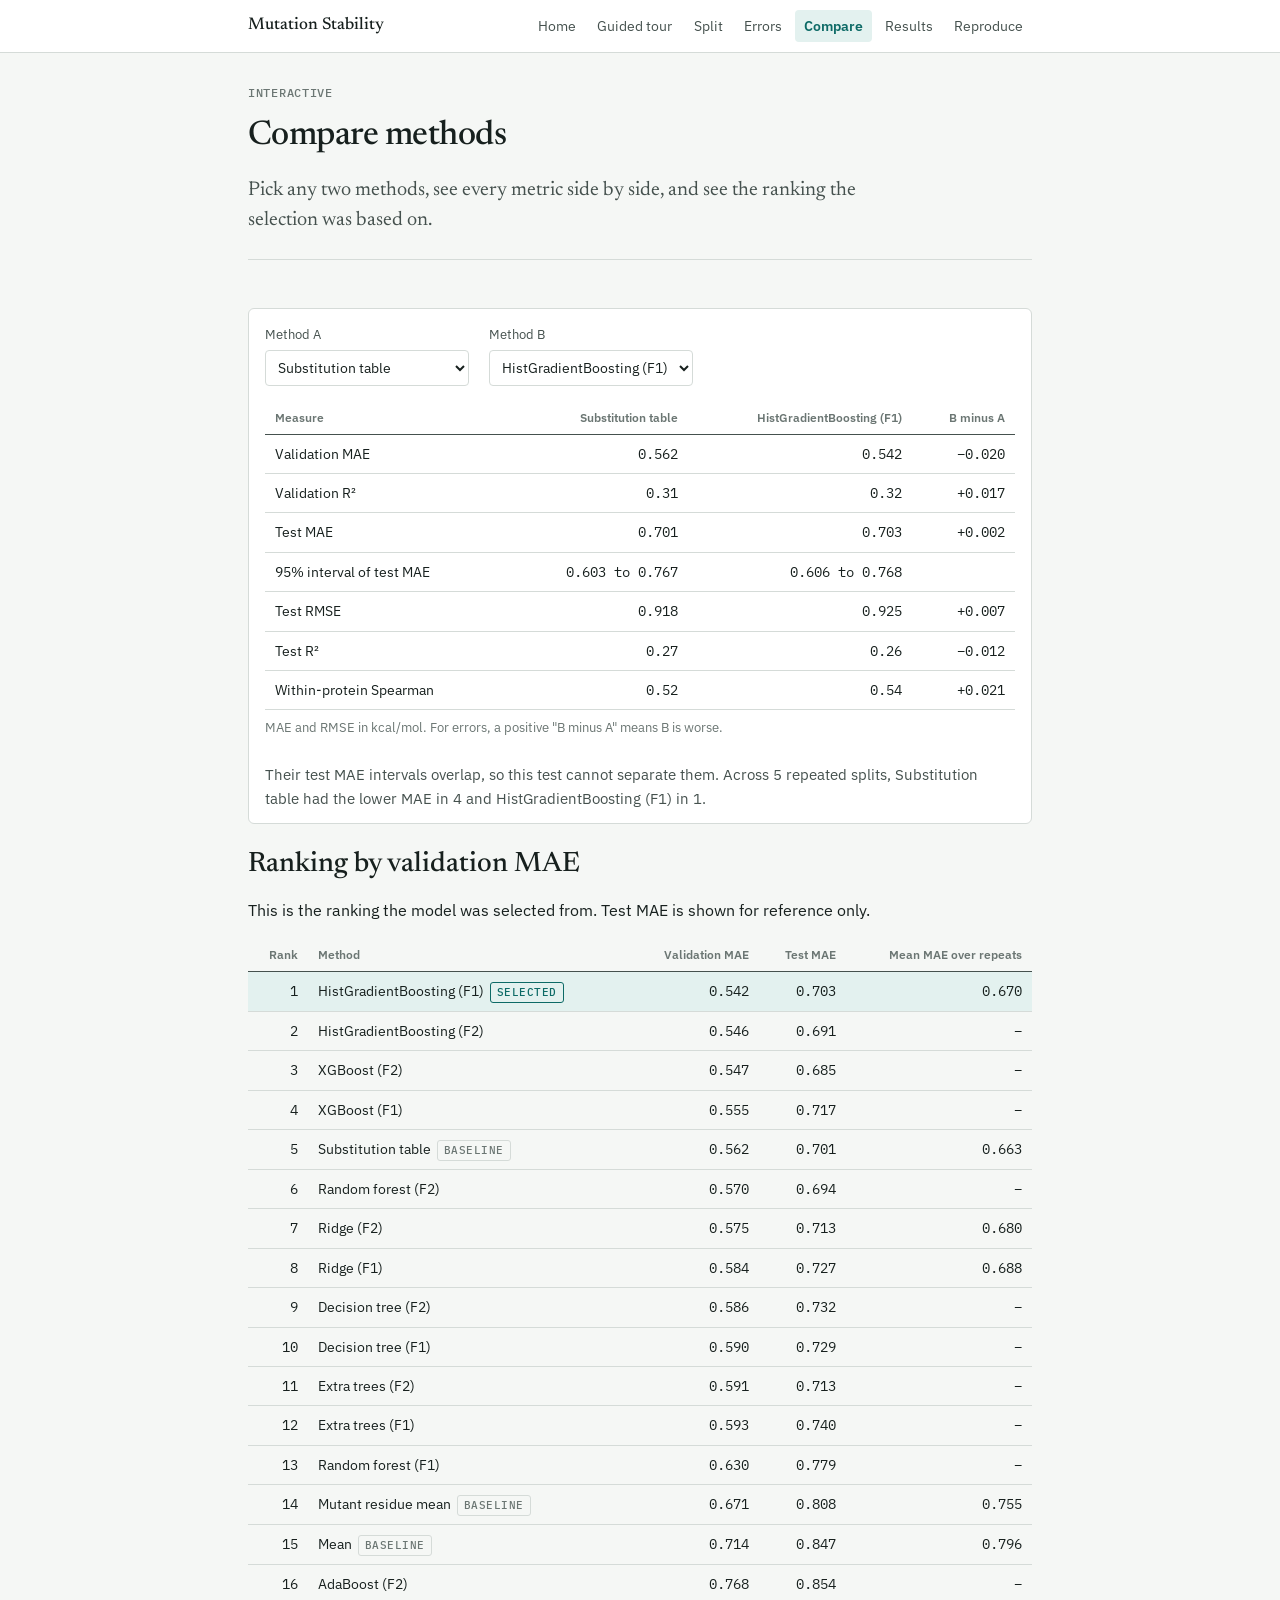
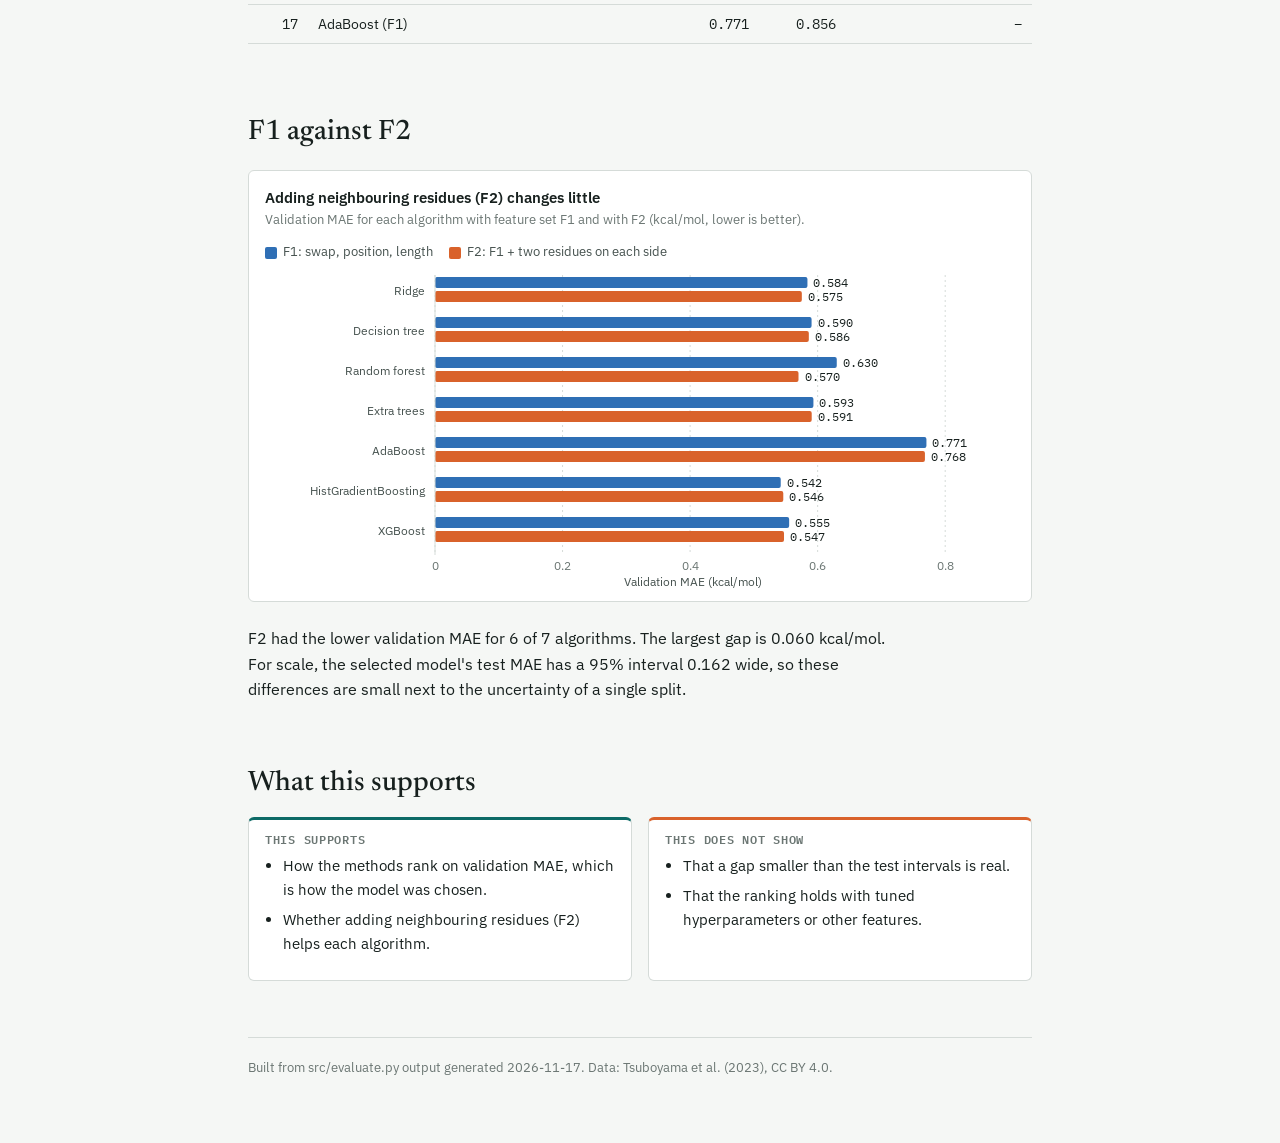
==== docs/compare.html @ b3651ac7 "ES 335 project: pipeline, evaluation and website" ====
<!DOCTYPE html>
<html lang="en">
<head>
<meta charset="utf-8">
<meta name="viewport" content="width=device-width, initial-scale=1">
<title>Compare Methods</title>
<meta name="description" content="Predicting the stability change of single amino-acid mutations in unseen protein families.">
<link rel="preconnect" href="https://fonts.googleapis.com">
<link rel="preconnect" href="https://fonts.gstatic.com" crossorigin>
<link href="https://fonts.googleapis.com/css2?family=IBM+Plex+Mono:wght@400;500&family=IBM+Plex+Sans:wght@400;500;600&family=Newsreader:opsz,wght@6..72,400;6..72,500;6..72,600&display=swap" rel="stylesheet">
<link rel="stylesheet" href="style.css">
</head>
<body data-page="compare">
<header class="topbar"><div class="topbar-in">
  <a class="brand" href="index.html">Mutation Stability</a>
  <nav aria-label="Pages"><a href="index.html" data-page="index">Home</a><a href="tour.html" data-page="tour">Guided tour</a><a href="split.html" data-page="split">Split</a><a href="errors.html" data-page="errors">Errors</a><a href="compare.html" data-page="compare">Compare</a><a href="results.html" data-page="results">Results</a><a href="reproduce.html" data-page="reproduce">Reproduce</a></nav>
</div></header>
<div class="shell">
<main>
<header class="pagehead"><p class="kicker">Interactive</p><h1>Compare methods</h1><p class="answer">Pick any two methods, see every metric side by side, and see the ranking the selection was based on.</p></header>
<section id="compare">
  <div class="figure">
    <div class="controls"><label for="cmpA">Method A<select id="cmpA"></select></label><label for="cmpB">Method B<select id="cmpB"></select></label></div>
    <div class="scroll"><table><thead><tr><th>Measure</th><th class="r" id="cmpHA">A</th><th class="r" id="cmpHB">B</th><th class="r">B minus A</th></tr></thead><tbody id="cmpRows"></tbody>
    <caption>MAE and RMSE in kcal/mol. For errors, a positive "B minus A" means B is worse.</caption></table></div>
    <p class="readout" id="cmpReadout"></p>
  </div>
  <h2>Ranking by validation MAE</h2>
  <p>This is the ranking the model was selected from. Test MAE is shown for reference only.</p>
  <div class="scroll"><table><thead><tr><th class="r">Rank</th><th>Method</th><th class="r">Validation MAE</th><th class="r">Test MAE</th><th class="r">Mean MAE over repeats</th></tr></thead><tbody id="rankRows"></tbody></table></div>
</section>
<section id="features"><h2>F1 against F2</h2><div class="figure">
    <h4>Adding neighbouring residues (F2) changes little</h4>
    <p class="sub">Validation MAE for each algorithm with feature set F1 and with F2 (kcal/mol, lower is better).</p>
    <div class="legend"><span><i class="s1"></i>F1: swap, position, length</span><span><i class="s2"></i>F2: F1 + two residues on each side</span></div>
    <div id="chartF1F2"></div>
  </div>
  <p id="f1f2Note"></p></section>
<section id="claims"><h2>What this supports</h2><div class="claims" data-claims="compare"></div></section>
</main>
<footer id="foot"></footer>
</div>
<div id="tip" role="status"></div>
<script src="results.js"></script>
<script src="app.js"></script>
</body>
</html>
---- docs/style.css ----
/* Layout idea: a lab report. Sticky section index on the left, one reading column,
   figures and tables set on white panels, numbers in a monospaced face. */
:root {
  --paper: #f5f7f5;
  --panel: #ffffff;
  --ink: #17201e;
  --ink-2: #45514e;
  --ink-3: #6b7673;
  --rule: #d5dbd8;
  --accent: #0d6a66;
  --accent-wash: #e3f1ef;
  --s1: #2f6fb5;          /* series 1: honest / designed */
  --s2: #d9622b;          /* series 2: leaky / natural */
  --band: rgba(23, 32, 30, .06);
  --font-display: "Newsreader", "Iowan Old Style", Georgia, serif;
  --font-body: "IBM Plex Sans", "Segoe UI", system-ui, sans-serif;
  --font-mono: "IBM Plex Mono", ui-monospace, "SFMono-Regular", Menlo, monospace;
}
@media (prefers-color-scheme: dark) {
  :root:not([data-theme="light"]) {
    color-scheme: dark;
    --paper: #141917; --panel: #1b211f; --ink: #e7ecea; --ink-2: #b4beba; --ink-3: #8b9692;
    --rule: #2f3835; --accent: #62c4be; --accent-wash: #1c302e; --s1: #3f82d2; --s2: #dd6a35;
    --band: rgba(231, 236, 234, .07);
  }
}
:root[data-theme="dark"] {
  color-scheme: dark;
  --paper: #141917; --panel: #1b211f; --ink: #e7ecea; --ink-2: #b4beba; --ink-3: #8b9692;
  --rule: #2f3835; --accent: #62c4be; --accent-wash: #1c302e; --s1: #3f82d2; --s2: #dd6a35;
  --band: rgba(231, 236, 234, .07);
}

* { box-sizing: border-box; }
[hidden] { display: none !important; }
html { scroll-behavior: smooth; scroll-padding-top: 1rem; }
@media (prefers-reduced-motion: reduce) { html { scroll-behavior: auto; } }
body {
  margin: 0; background: var(--paper); color: var(--ink);
  font: 400 1rem/1.6 var(--font-body);
  -webkit-text-size-adjust: 100%;
}
a { color: var(--accent); text-underline-offset: .15em; }
:focus-visible { outline: 2px solid var(--accent); outline-offset: 2px; border-radius: 2px; }

.shell { max-width: 52rem; margin: 0 auto; padding: 2rem 1.5rem 4rem; }

main { min-width: 0; }
header.top { padding-bottom: 2rem; border-bottom: 1px solid var(--rule); }
.kicker { font: 500 .75rem/1.4 var(--font-mono); letter-spacing: .06em; text-transform: uppercase; color: var(--ink-3); margin: 0 0 1rem; }
h1 { font: 500 2.5rem/1.1 var(--font-display); letter-spacing: -.015em; margin: 0 0 1.25rem; text-wrap: balance; }
.answer { font: 400 1.25rem/1.5 var(--font-display); color: var(--ink-2); margin: 0 0 1.75rem; max-width: 40rem; }
.answer strong { color: var(--ink); font-weight: 600; }
.facts { display: grid; grid-template-columns: repeat(3, minmax(0, 1fr)); gap: 1px; background: var(--rule); border: 1px solid var(--rule); border-radius: 6px; overflow: hidden; }
.facts div { background: var(--panel); padding: .875rem 1rem; }
.facts dt { font-size: .8125rem; color: var(--ink-3); margin-bottom: .25rem; }
.facts dd { margin: 0; font: 500 1.375rem/1.2 var(--font-mono); font-variant-numeric: tabular-nums; }
.facts dd small { display: block; font: 400 .75rem/1.4 var(--font-body); color: var(--ink-3); margin-top: .25rem; }
.byline { font-size: .875rem; color: var(--ink-3); margin: 1rem 0 0; }

section { padding-top: 3rem; }
h2 { font: 500 1.75rem/1.2 var(--font-display); margin: 0 0 1rem; text-wrap: balance; display: flex; gap: .75rem; align-items: baseline; }
h2 .n { font: 400 .8125rem/1 var(--font-mono); color: var(--ink-3); }
h3 { font: 600 1rem/1.4 var(--font-body); margin: 1.75rem 0 .5rem; }
p { margin: 0 0 1rem; max-width: 41rem; }
ul, ol { margin: 0 0 1rem; padding-left: 1.25rem; max-width: 41rem; }
li { margin-bottom: .375rem; }
code, .num { font-family: var(--font-mono); font-size: .875em; font-variant-numeric: tabular-nums; }
code { background: var(--accent-wash); padding: .1em .35em; border-radius: 3px; overflow-wrap: anywhere; }

dl.frame { display: grid; grid-template-columns: 10rem minmax(0, 1fr); gap: 0; margin: 0 0 1rem; border-top: 1px solid var(--rule); }
dl.frame dt, dl.frame dd { padding: .625rem 0; border-bottom: 1px solid var(--rule); margin: 0; }
dl.frame dt { font-weight: 600; font-size: .875rem; color: var(--ink-2); padding-right: 1rem; }

.figure { background: var(--panel); border: 1px solid var(--rule); border-radius: 6px; padding: 1rem 1rem .75rem; margin: 1.25rem 0 1.5rem; }
.figure h4 { font: 600 .9375rem/1.4 var(--font-body); margin: 0 0 .125rem; }
.figure .sub { font-size: .8125rem; color: var(--ink-3); margin: 0 0 .75rem; max-width: none; }
.figure svg { display: block; width: 100%; height: auto; overflow: visible; }
.legend { display: flex; flex-wrap: wrap; gap: .25rem 1rem; font-size: .8125rem; color: var(--ink-2); margin: 0 0 .5rem; }
.legend span { display: inline-flex; align-items: center; gap: .375rem; }
.legend i { width: .75rem; height: .75rem; border-radius: 2px; display: inline-block; }
.legend i.s1 { background: var(--s1); } .legend i.s2 { background: var(--s2); }
.legend i.line { height: 2px; width: 1rem; background: var(--ink); border-radius: 0; }
.legend i.dot { width: .5rem; height: .5rem; border-radius: 50%; background: var(--ink-3); opacity: .6; }
svg text { font-family: var(--font-body); font-size: 12px; fill: var(--ink-2); }
svg text.val { font-family: var(--font-mono); font-size: 11.5px; fill: var(--ink); }
svg text.muted { fill: var(--ink-3); }
svg .axis { stroke: var(--rule); stroke-width: 1; }
svg .grid { stroke: var(--rule); stroke-width: 1; stroke-dasharray: 2 3; }
svg .zero { stroke: var(--ink-2); stroke-width: 1; }
svg .f1 { fill: var(--s1); } svg .f2 { fill: var(--s2); }
svg .band { fill: var(--band); }
svg .pt { stroke: var(--panel); stroke-width: 1; cursor: pointer; }
svg .pt:hover, svg .pt:focus { stroke: var(--ink); stroke-width: 1.5; outline: none; }
svg .ci { stroke: var(--ink); stroke-width: 2; stroke-linecap: round; }
svg .est { fill: var(--ink); stroke: var(--panel); stroke-width: 1.5; }
svg .rep { fill: var(--ink-3); opacity: .55; }
svg .diag { stroke: var(--ink-3); stroke-width: 1; stroke-dasharray: 4 3; }

.scroll { overflow-x: auto; margin: 1rem 0 1.5rem; }
table { border-collapse: collapse; width: 100%; font-size: .875rem; }
caption { caption-side: bottom; text-align: left; font-size: .8125rem; color: var(--ink-3); padding-top: .5rem; }
th { text-align: left; font: 600 .75rem/1.3 var(--font-body); color: var(--ink-3); padding: .5rem .625rem; border-bottom: 1.5px solid var(--ink-2); vertical-align: bottom; }
td { padding: .5rem .625rem; border-bottom: 1px solid var(--rule); vertical-align: top; }
td.r, th.r { text-align: right; font-family: var(--font-mono); font-variant-numeric: tabular-nums; white-space: nowrap; }
th.r { font-family: var(--font-body); white-space: normal; }
#resultRows td:first-child { white-space: nowrap; }
tr.pick td { background: var(--accent-wash); }
.pill { display: inline-block; font: 500 .6875rem/1 var(--font-mono); letter-spacing: .04em; text-transform: uppercase; padding: .25rem .4rem; border-radius: 3px; border: 1px solid var(--rule); color: var(--ink-3); margin-left: .375rem; white-space: nowrap; }
.pill.sel { border-color: var(--accent); color: var(--accent); }

.note { border-left: 3px solid var(--accent); background: var(--accent-wash); padding: .75rem 1rem; border-radius: 0 6px 6px 0; margin: 1.25rem 0; font-size: .9375rem; }
.note p:last-child { margin-bottom: 0; }

.controls { display: flex; flex-wrap: wrap; gap: .75rem 1.25rem; align-items: end; margin: 0 0 1rem; }
.controls label { display: flex; flex-direction: column; gap: .25rem; font-size: .8125rem; color: var(--ink-2); }
select, input[type="number"], input[type="text"], button, input[type="file"] { font: inherit; font-size: .875rem; color: var(--ink); }
select, input[type="number"], input[type="text"] { background: var(--panel); border: 1px solid var(--rule); border-radius: 4px; padding: .375rem .5rem; min-height: 2.25rem; }
input[type="range"] { accent-color: var(--accent); width: 11rem; max-width: 100%; }
button { background: var(--accent); color: var(--panel); border: 0; border-radius: 4px; padding: .5rem .875rem; min-height: 2.25rem; cursor: pointer; font-weight: 500; }
button.ghost { background: transparent; color: var(--accent); border: 1px solid var(--accent); }
button:hover { filter: brightness(1.08); }
.readout { font-size: .9375rem; color: var(--ink-2); margin: .5rem 0 0; max-width: none; }
.readout strong { color: var(--ink); }
.error { color: var(--s2); font-size: .875rem; margin: .5rem 0 0; }
details { border: 1px solid var(--rule); border-radius: 6px; padding: .75rem 1rem; background: var(--panel); margin: 1rem 0; }
summary { cursor: pointer; font-weight: 600; font-size: .9375rem; }
details[open] summary { margin-bottom: .75rem; }
pre { background: var(--panel); border: 1px solid var(--rule); border-radius: 6px; padding: .875rem 1rem; overflow-x: auto; font: 400 .8125rem/1.6 var(--font-mono); margin: 0 0 1rem; }
#tip { position: fixed; z-index: 10; pointer-events: none; background: var(--ink); color: var(--paper); font-size: .8125rem; line-height: 1.45; padding: .5rem .625rem; border-radius: 4px; max-width: 16rem; display: none; }
#tip b { font-weight: 600; } #tip .num { font-size: .8125rem; }
footer { margin-top: 3.5rem; padding-top: 1.25rem; border-top: 1px solid var(--rule); font-size: .8125rem; color: var(--ink-3); }


/* top bar */
.topbar { border-bottom: 1px solid var(--rule); background: var(--panel); }
.topbar-in { max-width: 52rem; margin: 0 auto; padding: .625rem 1.5rem; display: flex; align-items: center; gap: 1.5rem; flex-wrap: wrap; }
.brand { font: 500 1.0625rem/1.2 var(--font-display); color: var(--ink); text-decoration: none; white-space: nowrap; }
.topbar nav { display: flex; gap: .25rem; flex-wrap: wrap; margin-left: auto; }
.topbar nav a { font-size: .875rem; color: var(--ink-2); text-decoration: none; padding: .3rem .55rem; border-radius: 4px; }
.topbar nav a:hover { background: var(--accent-wash); color: var(--ink); }
.topbar nav a.here { color: var(--accent); font-weight: 600; background: var(--accent-wash); }

/* hero, page heads, buttons, cards, flow */
.hero { padding-bottom: 1.75rem; border-bottom: 1px solid var(--rule); }
.pagehead { padding-bottom: 1.5rem; border-bottom: 1px solid var(--rule); }
.pagehead h1 { font-size: 2.125rem; }
.pagehead .answer { margin-bottom: 0; }
.cta { display: flex; flex-wrap: wrap; align-items: center; gap: .75rem 1rem; margin: 0 0 1.75rem; }
.cta-note { font-size: .875rem; color: var(--ink-3); }
a.btn { display: inline-flex; align-items: center; min-height: 2.5rem; padding: .5rem 1rem; border-radius: 4px; background: var(--accent); color: var(--panel); text-decoration: none; font-weight: 500; font-size: .9375rem; border: 1px solid var(--accent); }
a.btn.ghost { background: transparent; color: var(--accent); }
a.btn:hover { filter: brightness(1.08); }
.flow { list-style: none; margin: 0 0 1.75rem; padding: 0; display: grid; grid-template-columns: repeat(5, minmax(0, 1fr)); gap: .75rem; counter-reset: fl; max-width: none; }
.flow li { position: relative; background: var(--panel); border: 1px solid var(--rule); border-radius: 6px; padding: .75rem .75rem .875rem; margin: 0; font-size: .8125rem; line-height: 1.45; color: var(--ink-2); counter-increment: fl; }
.flow li::before { content: counter(fl); display: block; font: 500 .6875rem/1 var(--font-mono); color: var(--ink-3); margin-bottom: .5rem; }
.flow li:not(:last-child)::after { content: "→"; position: absolute; right: -.7rem; top: 50%; transform: translateY(-50%); color: var(--ink-3); background: var(--paper); font-size: .875rem; line-height: 1; z-index: 1; }
.flow b { display: block; color: var(--ink); font-size: .9375rem; margin-bottom: .25rem; }
.cards { display: grid; grid-template-columns: repeat(auto-fit, minmax(14rem, 1fr)); gap: 1rem; margin-top: 1rem; }
a.card { display: flex; flex-direction: column; gap: .375rem; padding: .875rem 1rem; background: var(--panel); border: 1px solid var(--rule); border-radius: 6px; text-decoration: none; color: var(--ink-2); font-size: .9375rem; line-height: 1.45; }
a.card b { color: var(--ink); font-size: 1rem; }
a.card:hover { border-color: var(--accent); }
.claims { display: grid; grid-template-columns: repeat(2, minmax(0, 1fr)); gap: 1rem; margin: 1rem 0; }
.claims > div { background: var(--panel); border: 1px solid var(--rule); border-radius: 6px; padding: .75rem 1rem .5rem; }
.claims > div:first-child { border-top: 3px solid var(--accent); }
.claims > div:last-child { border-top: 3px solid var(--s2); }
.claims h4 { font: 600 .75rem/1.2 var(--font-mono); letter-spacing: .06em; text-transform: uppercase; color: var(--ink-3); margin: 0 0 .5rem; }
.claims ul { padding-left: 1.1rem; font-size: .9375rem; }
.repo { font-size: .8125rem; color: var(--ink-3); margin: 1.25rem 0 0; }
.repo code { background: transparent; padding: 0; color: var(--ink-2); }
.repo a { text-decoration: none; }
.repo a:hover code { text-decoration: underline; }
section > h3 + p { margin-top: 0; }

/* tour */
.tour-bar { margin: 1.5rem 0 0; }
.tour-track { height: 4px; background: var(--rule); border-radius: 2px; overflow: hidden; }
.tour-fill { height: 100%; width: 0; background: var(--accent); transition: width .25s ease; }
@media (prefers-reduced-motion: reduce) { .tour-fill { transition: none; } }
.tour-count { font: 500 .75rem/1 var(--font-mono); color: var(--ink-3); margin: .5rem 0 0; letter-spacing: .04em; text-transform: uppercase; }
.tstep { display: none; padding-top: 1.5rem; }
.tstep.active { display: block; }
.tour-nav { display: flex; justify-content: space-between; margin-top: 2rem; padding-top: 1.25rem; border-top: 1px solid var(--rule); }

@media (max-width: 56rem) {
  .flow { grid-template-columns: minmax(0, 1fr); }
  .flow li:not(:last-child)::after { content: "↓"; right: auto; left: 1rem; top: auto; bottom: -.8rem; transform: none; }
}
@media (max-width: 40rem) {
  .shell { padding: 1.25rem 1rem 3rem; }
  .topbar-in { padding: .625rem 1rem; gap: .5rem; }
  .topbar nav { margin-left: 0; }
  h1, .pagehead h1 { font-size: 1.75rem; }
  .answer { font-size: 1.125rem; }
  .facts, .claims { grid-template-columns: minmax(0, 1fr); }
  dl.frame { grid-template-columns: minmax(0, 1fr); }
  dl.frame dt { border-bottom: 0; padding-bottom: 0; }
  dl.frame dd { padding-top: .125rem; }
}

.pagehead + section { padding-top: 1.75rem; }
tr.sub td { font: 600 .75rem/1.2 var(--font-mono); letter-spacing: .04em; text-transform: uppercase; color: var(--ink-3); padding-top: 1rem; border-bottom: 1px solid var(--rule); }
p.note { background: var(--panel); border: 1px solid var(--rule); border-radius: 6px; padding: .75rem 1rem; }
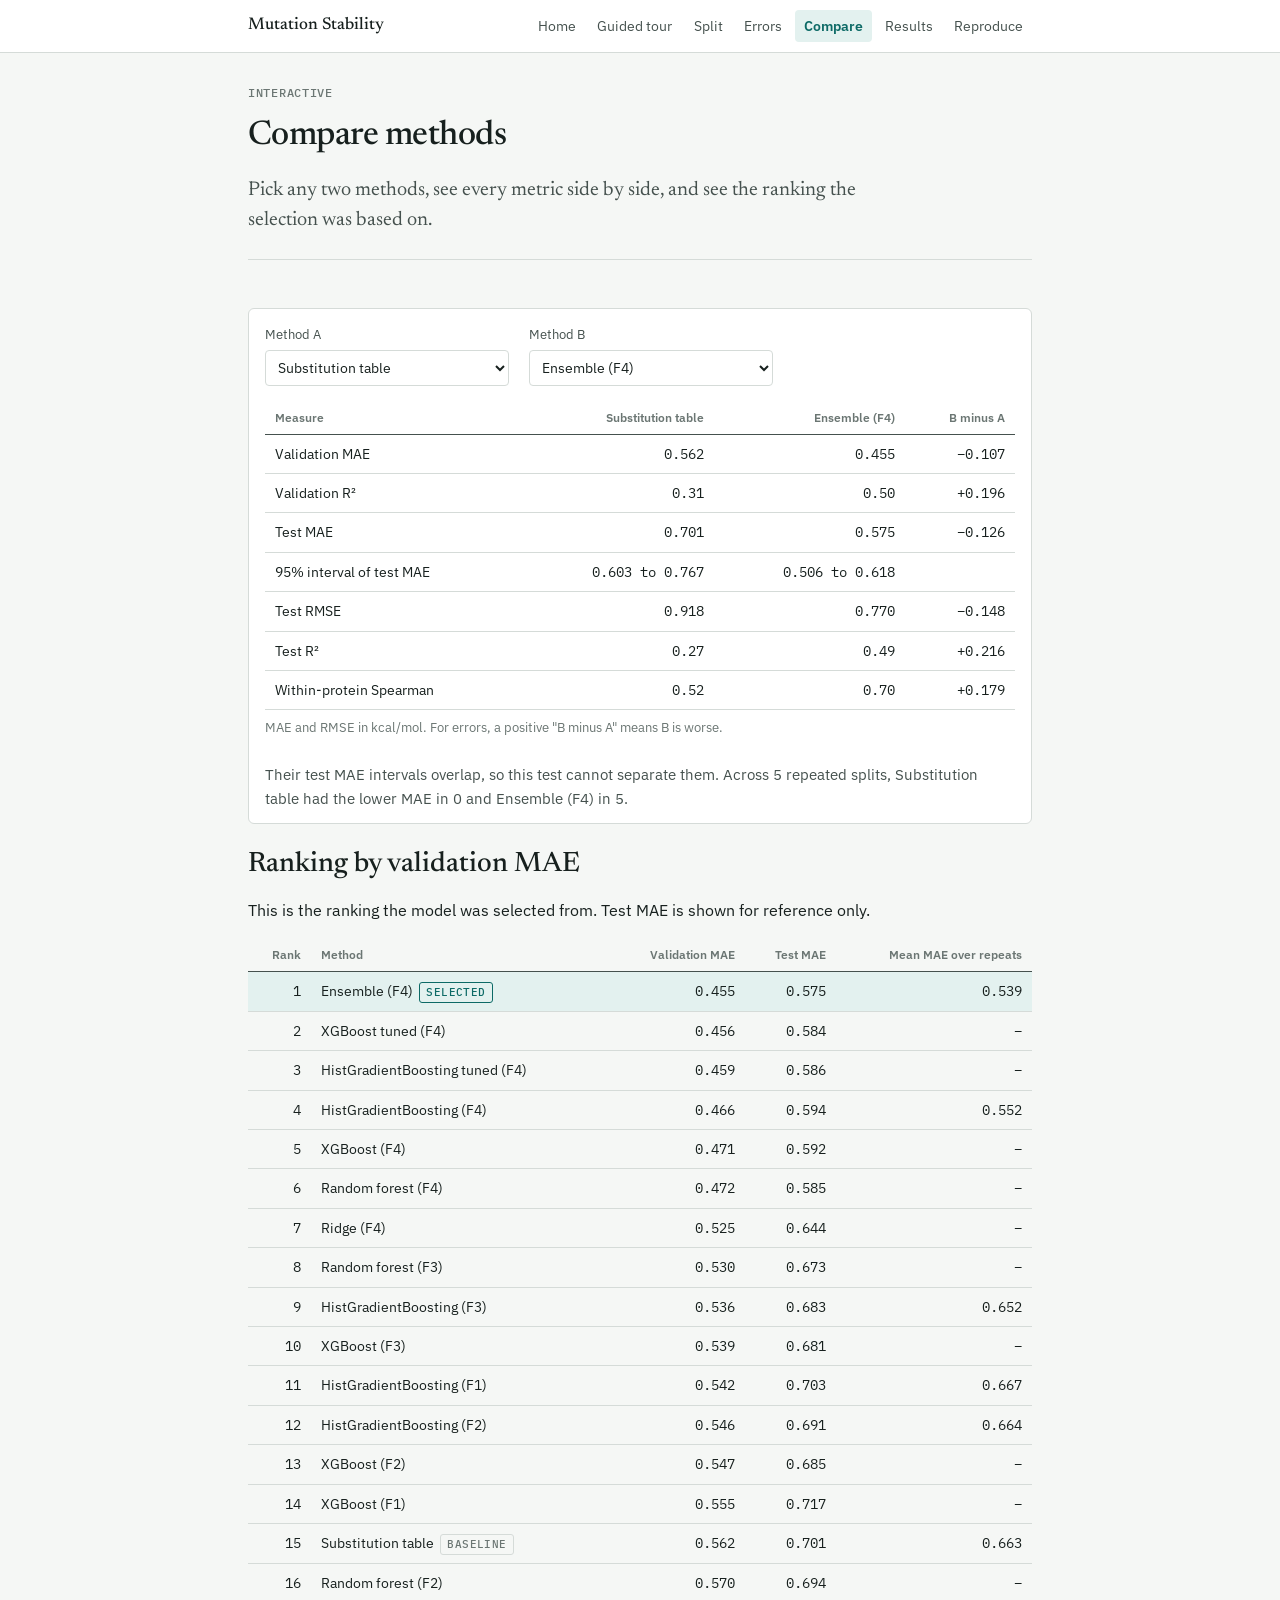
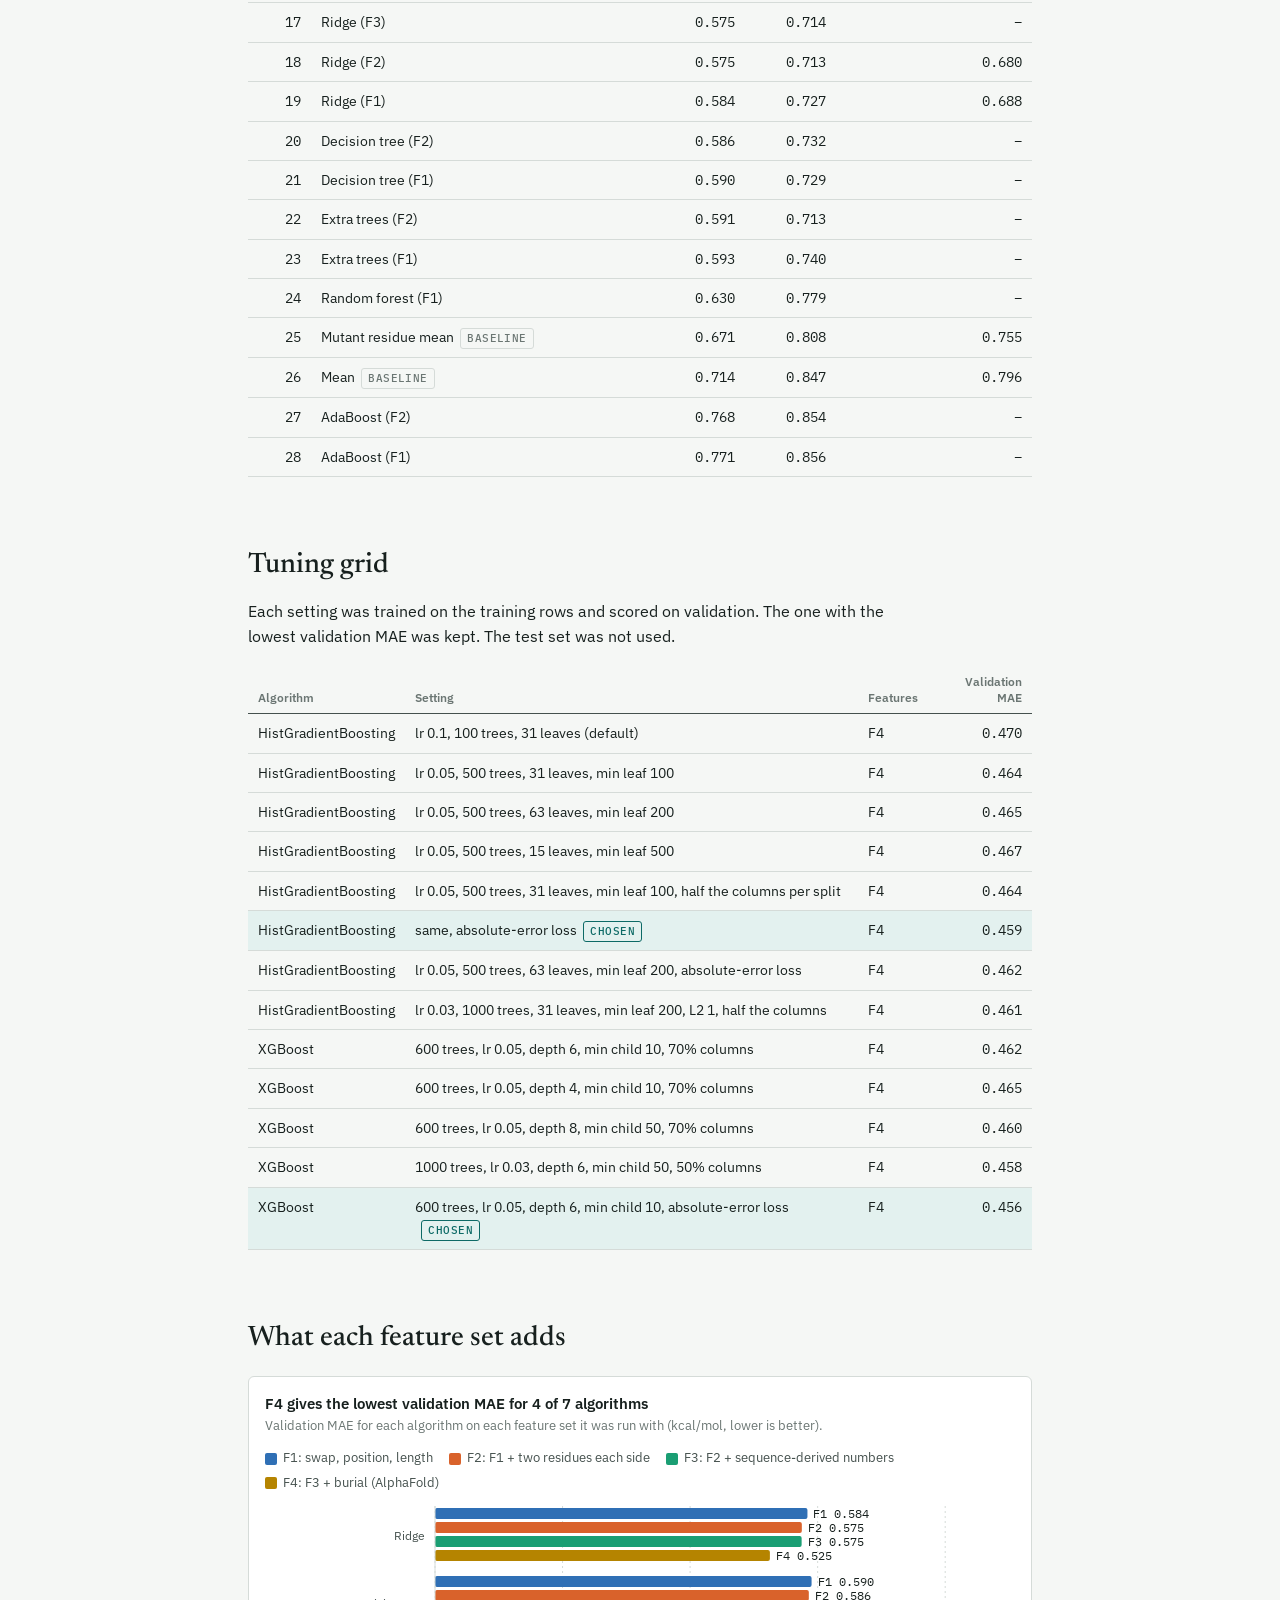
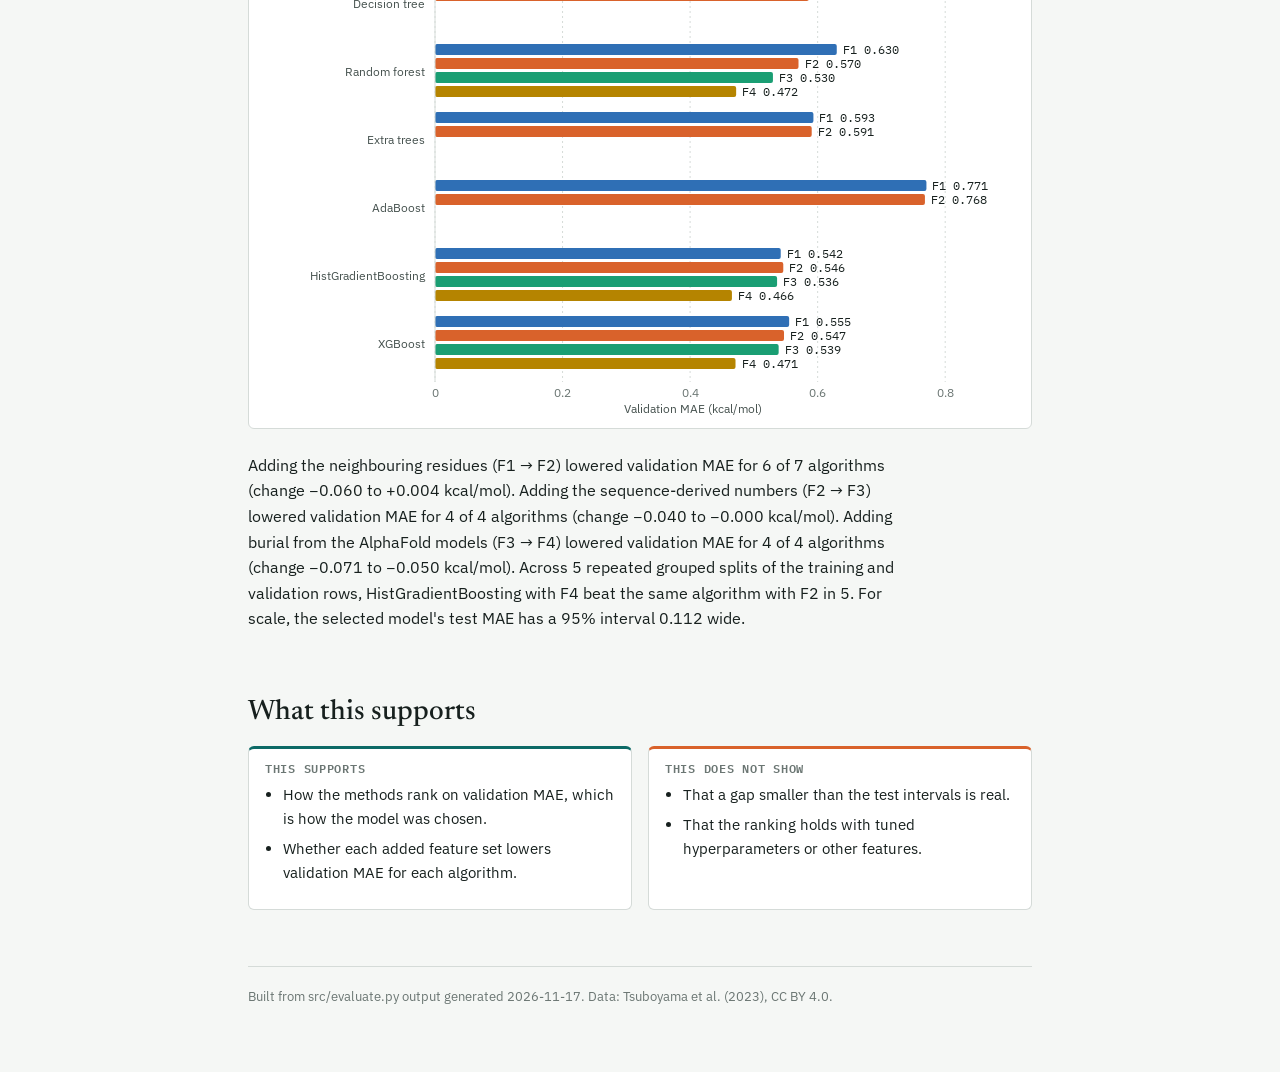
==== commit 0dcc1414: "Final writeup:limitations, results, about text" ====
--- a/docs/compare.html
+++ b/docs/compare.html
@@ -29,19 +29,24 @@
   <p>This is the ranking the model was selected from. Test MAE is shown for reference only.</p>
   <div class="scroll"><table><thead><tr><th class="r">Rank</th><th>Method</th><th class="r">Validation MAE</th><th class="r">Test MAE</th><th class="r">Mean MAE over repeats</th></tr></thead><tbody id="rankRows"></tbody></table></div>
 </section>
-<section id="features"><h2>F1 against F2</h2><div class="figure">
-    <h4>Adding neighbouring residues (F2) changes little</h4>
-    <p class="sub">Validation MAE for each algorithm with feature set F1 and with F2 (kcal/mol, lower is better).</p>
-    <div class="legend"><span><i class="s1"></i>F1: swap, position, length</span><span><i class="s2"></i>F2: F1 + two residues on each side</span></div>
-    <div id="chartF1F2"></div>
+<section id="tuning"><h2>Tuning grid</h2>
+  <p>Each setting was trained on the training rows and scored on validation. The one with the lowest validation MAE was kept. The test set was not used.</p>
+  <div class="scroll"><table><thead><tr><th>Algorithm</th><th>Setting</th><th>Features</th><th class="r">Validation MAE</th></tr></thead><tbody id="tuneRows"></tbody></table></div>
+</section>
+<section id="features"><h2>What each feature set adds</h2><div class="figure">
+    <h4 id="fsTitle"></h4>
+    <p class="sub">Validation MAE for each algorithm on each feature set it was run with (kcal/mol, lower is better).</p>
+    <div class="legend" id="fsLegend"></div>
+    <div id="chartFS"></div>
   </div>
-  <p id="f1f2Note"></p></section>
+  <p id="fsNote"></p></section>
 <section id="claims"><h2>What this supports</h2><div class="claims" data-claims="compare"></div></section>
 </main>
 <footer id="foot"></footer>
 </div>
 <div id="tip" role="status"></div>
 <script src="results.js"></script>
+<script src="about.js"></script>
 <script src="app.js"></script>
 </body>
 </html>
--- a/docs/style.css
+++ b/docs/style.css
@@ -11,6 +11,8 @@
   --accent-wash: #e3f1ef;
   --s1: #2f6fb5;          /* series 1: honest / designed */
   --s2: #d9622b;          /* series 2: leaky / natural */
+  --s3: #1a9e73;          /* series 3: feature set F3 */
+  --s4: #b58400;          /* series 4: feature set F4 */
   --band: rgba(23, 32, 30, .06);
   --font-display: "Newsreader", "Iowan Old Style", Georgia, serif;
   --font-body: "IBM Plex Sans", "Segoe UI", system-ui, sans-serif;
@@ -20,14 +22,14 @@
   :root:not([data-theme="light"]) {
     color-scheme: dark;
     --paper: #141917; --panel: #1b211f; --ink: #e7ecea; --ink-2: #b4beba; --ink-3: #8b9692;
-    --rule: #2f3835; --accent: #62c4be; --accent-wash: #1c302e; --s1: #3f82d2; --s2: #dd6a35;
+    --rule: #2f3835; --accent: #62c4be; --accent-wash: #1c302e; --s1: #3f82d2; --s2: #dd6a35; --s3: #199e70; --s4: #c98500;
     --band: rgba(231, 236, 234, .07);
   }
 }
 :root[data-theme="dark"] {
   color-scheme: dark;
   --paper: #141917; --panel: #1b211f; --ink: #e7ecea; --ink-2: #b4beba; --ink-3: #8b9692;
-  --rule: #2f3835; --accent: #62c4be; --accent-wash: #1c302e; --s1: #3f82d2; --s2: #dd6a35;
+  --rule: #2f3835; --accent: #62c4be; --accent-wash: #1c302e; --s1: #3f82d2; --s2: #dd6a35; --s3: #199e70; --s4: #c98500;
   --band: rgba(231, 236, 234, .07);
 }
 
@@ -79,7 +81,7 @@
 .legend { display: flex; flex-wrap: wrap; gap: .25rem 1rem; font-size: .8125rem; color: var(--ink-2); margin: 0 0 .5rem; }
 .legend span { display: inline-flex; align-items: center; gap: .375rem; }
 .legend i { width: .75rem; height: .75rem; border-radius: 2px; display: inline-block; }
-.legend i.s1 { background: var(--s1); } .legend i.s2 { background: var(--s2); }
+.legend i.s1 { background: var(--s1); } .legend i.s2 { background: var(--s2); } .legend i.s3 { background: var(--s3); } .legend i.s4 { background: var(--s4); }
 .legend i.line { height: 2px; width: 1rem; background: var(--ink); border-radius: 0; }
 .legend i.dot { width: .5rem; height: .5rem; border-radius: 50%; background: var(--ink-3); opacity: .6; }
 svg text { font-family: var(--font-body); font-size: 12px; fill: var(--ink-2); }
@@ -88,7 +90,7 @@
 svg .axis { stroke: var(--rule); stroke-width: 1; }
 svg .grid { stroke: var(--rule); stroke-width: 1; stroke-dasharray: 2 3; }
 svg .zero { stroke: var(--ink-2); stroke-width: 1; }
-svg .f1 { fill: var(--s1); } svg .f2 { fill: var(--s2); }
+svg .f1 { fill: var(--s1); } svg .f2 { fill: var(--s2); } svg .f3 { fill: var(--s3); } svg .f4 { fill: var(--s4); }
 svg .band { fill: var(--band); }
 svg .pt { stroke: var(--panel); stroke-width: 1; cursor: pointer; }
 svg .pt:hover, svg .pt:focus { stroke: var(--ink); stroke-width: 1.5; outline: none; }
@@ -201,3 +203,4 @@
 .pagehead + section { padding-top: 1.75rem; }
 tr.sub td { font: 600 .75rem/1.2 var(--font-mono); letter-spacing: .04em; text-transform: uppercase; color: var(--ink-3); padding-top: 1rem; border-bottom: 1px solid var(--rule); }
 p.note { background: var(--panel); border: 1px solid var(--rule); border-radius: 6px; padding: .75rem 1rem; }
+ol.story { padding-left: 1.25rem; } ol.story li { margin-bottom: .75rem; line-height: 1.55; }
